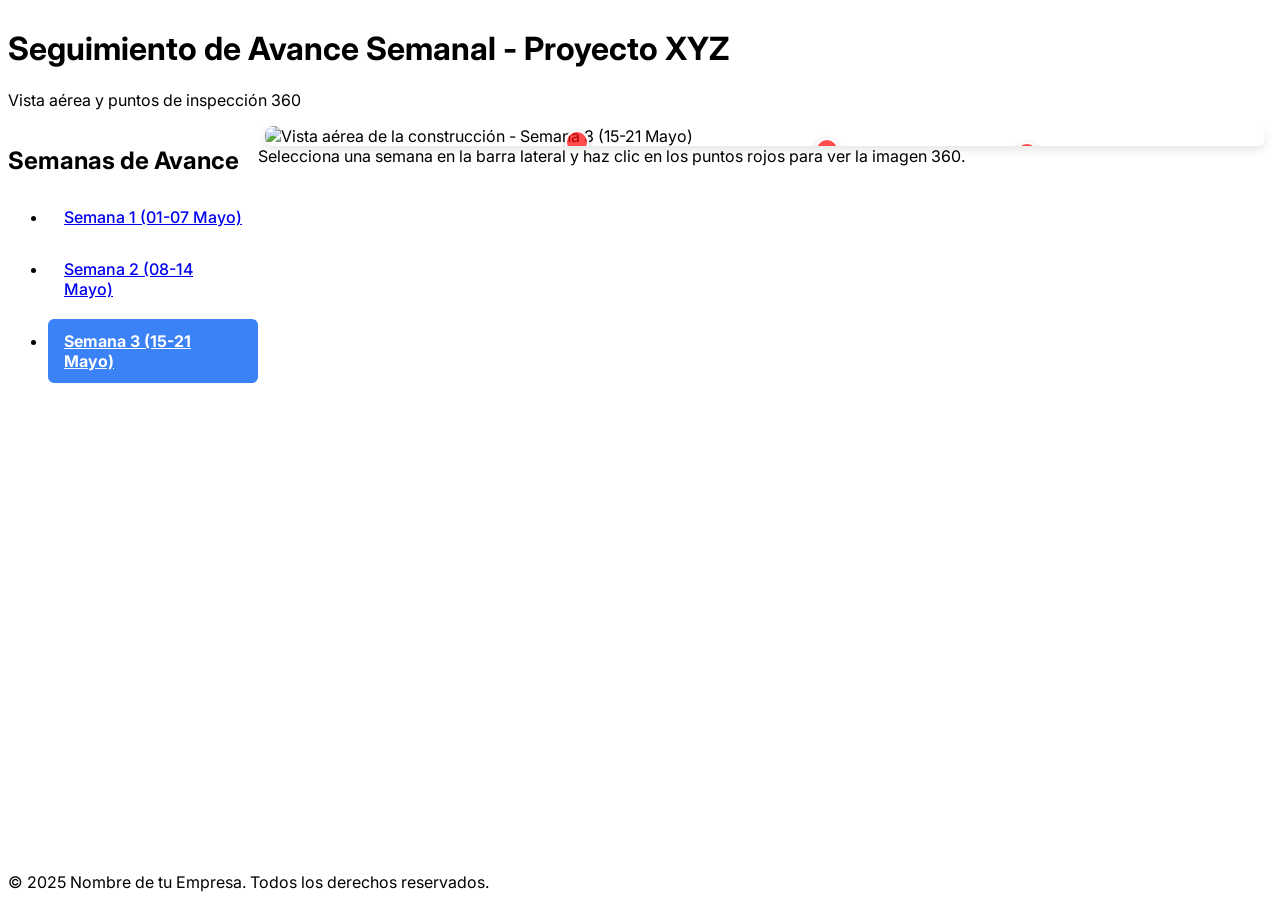
==== index.html @ 6590f69e "Create index.html" ====
<!DOCTYPE html>
<html lang="es">
<head>
    <meta charset="UTF-8">
    <meta name="viewport" content="width=device-width, initial-scale=1.0">
    <title>Visor de Progreso de Construcción</title>
    <script src="https://cdn.tailwindcss.com"></script>
    <link rel="stylesheet" href="https://cdn.jsdelivr.net/npm/pannellum@2.5.6/build/pannellum.css"/>
    <script type="text/javascript" src="https://cdn.jsdelivr.net/npm/pannellum@2.5.6/build/pannellum.js"></script>
    <link rel="preconnect" href="https://fonts.googleapis.com">
    <link rel="preconnect" href="https://fonts.gstatic.com" crossorigin>
    <link href="https://fonts.googleapis.com/css2?family=Inter:wght@400;700&display=swap" rel="stylesheet">
    <style>
        /* Estilos personalizados */
        body {
            font-family: 'Inter', sans-serif;
            display: flex; /* Usar flexbox para layout principal */
            min-height: 100vh; /* Asegurar que el body ocupe al menos toda la altura */
            flex-direction: column; /* Apilar header, content, footer verticalmente */
        }
        .content-wrapper {
            display: flex; /* Flexbox para sidebar y main content */
            flex-grow: 1; /* Permitir que esta área crezca para llenar espacio */
            width: 100%;
        }
        #sidebar {
            width: 250px; /* Ancho fijo de la barra lateral */
            flex-shrink: 0; /* Evitar que la barra lateral se encoja */
            /* Ocultar en pantallas pequeñas - Tailwind: hidden md:block */
        }
        #main-content {
            flex-grow: 1; /* El contenido principal ocupa el espacio restante */
            overflow-y: auto; /* Permitir scroll vertical si es necesario */
        }
        .marker {
            position: absolute;
            width: 20px;
            height: 20px;
            background-color: rgba(255, 0, 0, 0.7);
            border: 2px solid white;
            border-radius: 50%;
            cursor: pointer;
            transition: transform 0.2s ease, background-color 0.2s ease;
            box-shadow: 0 2px 5px rgba(0,0,0,0.3);
            z-index: 10; /* Asegurar que esté sobre la imagen */
        }
        .marker:hover {
            transform: scale(1.3);
            background-color: rgba(255, 0, 0, 1);
        }
        .image-container {
            position: relative;
            width: 100%;
            max-width: 1000px;
            margin: auto;
            overflow: hidden;
            border-radius: 0.5rem;
            box-shadow: 0 4px 10px rgba(0,0,0,0.1);
        }
        .image-container img {
            display: block;
            width: 100%;
            height: auto;
            border-radius: 0.5rem;
        }
        #panorama-modal {
            display: none;
            position: fixed;
            z-index: 1000;
            left: 0;
            top: 0;
            width: 100%;
            height: 100%;
            overflow: auto;
            background-color: rgba(0,0,0,0.8);
            padding-top: 20px;
        }
        .modal-content {
            position: relative;
            background-color: #fefefe;
            margin: auto;
            padding: 20px;
            border: 1px solid #888;
            width: 90%;
            max-width: 1200px;
            height: 90vh;
            max-height: 800px;
            border-radius: 0.5rem;
            display: flex;
            flex-direction: column;
        }
        #panorama {
            width: 100%;
            flex-grow: 1;
            border-radius: 0.375rem;
            background-color: #eee;
        }
        .close-button {
            position: absolute;
            top: 10px;
            right: 15px;
            color: #aaa;
            font-size: 28px;
            font-weight: bold;
            cursor: pointer;
            z-index: 1001;
        }
        .close-button:hover,
        .close-button:focus {
            color: black;
            text-decoration: none;
        }
        #location-title {
            text-align: center;
            margin-bottom: 15px;
            font-size: 1.25rem;
            font-weight: bold;
        }
        /* Estilos para la barra lateral */
        .week-link {
            display: block;
            padding: 0.75rem 1rem; /* py-3 px-4 */
            border-radius: 0.375rem; /* rounded-md */
            transition: background-color 0.2s ease, color 0.2s ease;
            cursor: pointer;
            margin-bottom: 0.5rem; /* mb-2 */
            font-weight: 500; /* medium */
        }
        .week-link:hover {
            background-color: #e5e7eb; /* hover:bg-gray-200 */
            color: #1f2937; /* hover:text-gray-800 */
        }
        .week-link.active {
            background-color: #3b82f6; /* bg-blue-600 */
            color: white; /* text-white */
            font-weight: bold; /* font-bold */
        }

        /* Responsive: Ocultar sidebar en pantallas pequeñas y mostrar un botón (opcional, no implementado aquí) */
        @media (max-width: 768px) { /* Corresponde a 'md:' en Tailwind */
             .content-wrapper {
                flex-direction: column; /* Apilar sidebar y contenido en móvil */
            }
            #sidebar {
                width: 100%; /* Sidebar ocupa todo el ancho */
                margin-bottom: 1rem; /* Espacio debajo del sidebar */
                max-height: 200px; /* Limitar altura y permitir scroll */
                overflow-y: auto;
            }
             #main-content {
                 padding-left: 0; /* Quitar padding izquierdo en móvil */
             }
        }

    </style>
</head>
<body class="bg-gray-100 text-gray-800">

    <header class="text-center py-6 bg-white shadow-md w-full">
        <h1 class="text-3xl md:text-4xl font-bold text-blue-700">Seguimiento de Avance Semanal - Proyecto XYZ</h1>
        <p class="text-lg text-gray-600 mt-1">Vista aérea y puntos de inspección 360</p>
    </header>

    <div class="content-wrapper p-4 md:p-8">

        <aside id="sidebar" class="bg-white p-4 rounded-lg shadow-md mr-0 md:mr-8 mb-4 md:mb-0">
            <h2 class="text-xl font-bold mb-4 text-gray-700 border-b pb-2">Semanas de Avance</h2>
            <nav>
                <ul id="week-list">
                    <li class="text-gray-500">Cargando semanas...</li>
                </ul>
            </nav>
        </aside>

        <main id="main-content">
            <div class="image-container" id="main-image-container">
                <img src="https://placehold.co/1000x600/cccccc/ffffff?text=Cargando+Vista+A%C3%A9rea..."
                     alt="Vista aérea de la construcción"
                     onerror="this.onerror=null; this.src='https://placehold.co/1000x600/cccccc/ffffff?text=Error+al+cargar+imagen';"
                     id="main-image">
                </div>

            <div class="text-center mt-6 text-gray-500 text-sm">
                Selecciona una semana en la barra lateral y haz clic en los puntos rojos para ver la imagen 360.
            </div>
        </main>

    </div>

    <div id="panorama-modal">
        <div class="modal-content">
            <span class="close-button" id="close-modal-button">&times;</span>
            <h2 id="location-title">Ubicación</h2>
            <div id="panorama"></div>
        </div>
    </div>

    <footer class="text-center py-4 mt-auto bg-gray-200 text-gray-600 text-sm w-full">
        <p>&copy; 2025 Nombre de tu Empresa. Todos los derechos reservados.</p>
    </footer>

    <script>
        // --- Elementos del DOM ---
        const sidebar = document.getElementById('sidebar');
        const weekList = document.getElementById('week-list');
        const mainImageContainer = document.getElementById('main-image-container');
        const mainImage = document.getElementById('main-image');
        const panoramaModal = document.getElementById('panorama-modal');
        const panoramaContainer = document.getElementById('panorama');
        const closeModalButton = document.getElementById('close-modal-button');
        const locationTitle = document.getElementById('location-title');
        let panoramaViewer = null;
        let currentMarkersData = []; // Almacena los marcadores de la semana actual

        // --- Datos Semanales ---
        // Define aquí los datos para cada semana.
        // IMPORTANTE: Reemplaza las URLs de ejemplo con las tuyas.
        const weeklyData = [
            {
                week: "Semana 1 (01-07 Mayo)",
                mainImageUrl: "https://placehold.co/1000x600/AABBCC/ffffff?text=Vista+Semana+1",
                markersData: [
                    { top: '15%', left: '25%', name: 'S1 - Zona Excavación', panoramaUrl: 'https://pannellum.org/images/alma.jpg' },
                    { top: '50%', left: '50%', name: 'S1 - Cimientos Centrales', panoramaUrl: 'https://pannellum.org/images/cerro-toco-0.jpg' },
                ]
            },
            {
                week: "Semana 2 (08-14 Mayo)",
                mainImageUrl: "https://placehold.co/1000x600/6688AA/ffffff?text=Vista+Semana+2",
                markersData: [
                    { top: '18%', left: '28%', name: 'S2 - Avance Excavación', panoramaUrl: 'https://pannellum.org/images/cerro-toco-0.jpg' }, // Reusamos para ejemplo
                    { top: '55%', left: '52%', name: 'S2 - Encofrado Pilares', panoramaUrl: 'https://pannellum.org/images/from-tree.jpg' },
                    { top: '75%', left: '70%', name: 'S2 - Acceso Sur', panoramaUrl: 'https://placehold.co/2048x1024/aabb99/ffffff?text=Panorama+S2+Acceso' }
                ]
            },
            {
                week: "Semana 3 (15-21 Mayo)",
                mainImageUrl: "https://placehold.co/1000x600/99AA77/ffffff?text=Vista+Semana+3",
                markersData: [
                     { top: '20%', left: '30%', name: 'S3 - Estructura Nivel 1', panoramaUrl: 'https://pannellum.org/images/from-tree.jpg' }, // Reusamos para ejemplo
                     { top: '60%', left: '55%', name: 'S3 - Vaciado Hormigón', panoramaUrl: 'https://pannellum.org/images/alma.jpg' }, // Reusamos para ejemplo
                     { top: '80%', left: '75%', name: 'S3 - Almacén Materiales', panoramaUrl: 'https://placehold.co/2048x1024/ccaa88/ffffff?text=Panorama+S3+Almacen' }
                ]
            }
            // Añade más semanas según sea necesario
        ];

        // --- Funciones ---

        // Función para crear y añadir los marcadores a la imagen
        function createMarkers(markers) {
            // Limpiar marcadores existentes
            mainImageContainer.querySelectorAll('.marker').forEach(marker => marker.remove());

            if (!markers || markers.length === 0) {
                console.log("No hay marcadores para esta semana.");
                return; // Salir si no hay marcadores
            }

            markers.forEach(data => {
                const marker = document.createElement('div');
                marker.classList.add('marker');
                marker.style.top = data.top;
                marker.style.left = data.left;
                marker.dataset.name = data.name;
                marker.dataset.panoramaUrl = data.panoramaUrl;

                marker.addEventListener('click', (event) => {
                    event.stopPropagation(); // Evitar que el clic se propague a elementos padres
                    openPanorama(data.name, data.panoramaUrl);
                });

                mainImageContainer.appendChild(marker);
            });
        }

        // Función para abrir el modal y mostrar el panorama
        function openPanorama(name, url) {
            locationTitle.textContent = name;
            panoramaModal.style.display = 'block';

            if (panoramaViewer) {
                try { panoramaViewer.destroy(); } catch (e) { console.warn("Error destroying previous Pannellum instance:", e); }
                panoramaViewer = null;
            }
            panoramaContainer.innerHTML = ''; // Limpiar

            if (url.startsWith('https://placehold.co')) {
                panoramaContainer.innerHTML = `<div class="flex items-center justify-center h-full text-gray-500 text-xl">Vista 360 no disponible (Placeholder)</div>`;
                console.warn(`Placeholder usado para: ${name}. No se cargará Pannellum.`);
            } else {
                try {
                    panoramaViewer = pannellum.viewer('panorama', {
                        "type": "equirectangular",
                        "panorama": url,
                        "autoLoad": true,
                        "autoRotate": -2,
                        "showZoomCtrl": true,
                        "showFullscreenCtrl": true,
                        "compass": true,
                        "strings": {
                            "loadButtonLabel": "Clic para Cargar", "loadingLabel": "Cargando...",
                            "zoomInLabel": "Acercar", "zoomOutLabel": "Alejar",
                            "fullscreenLabel": "Pantalla Completa", "closeFullscreenLabel": "Salir Pantalla Completa",
                            "compassLabel": "Brújula", "noPanoramaError": "No se pudo cargar la imagen panorámica.",
                            "fileAccessError": "El navegador no permite acceder a archivos locales.",
                            "malformedURLError": "Hay un problema con la URL del panorama.",
                            "networkError": "Ocurrió un error de red al cargar el panorama.",
                            "unknownError": "Ocurrió un error desconocido al cargar el panorama."
                        }
                    });
                    panoramaViewer.on('error', (err) => {
                        console.error("Pannellum error:", err);
                        panoramaContainer.innerHTML = `<div class="flex items-center justify-center h-full text-red-500 text-xl">Error al cargar la vista 360: ${err}</div>`;
                    });
                } catch (e) {
                     console.error("Error initializing Pannellum:", e);
                     panoramaContainer.innerHTML = `<div class="flex items-center justify-center h-full text-red-500 text-xl">Error al inicializar el visor 360.</div>`;
                }
            }
             // Forzar redimensionamiento después de un breve instante
             setTimeout(() => {
                if (panoramaViewer && typeof panoramaViewer.resize === 'function') {
                    panoramaViewer.resize();
                }
            }, 100);
        }

        // Función para cerrar el modal
        function closeModal() {
            panoramaModal.style.display = 'none';
            if (panoramaViewer) {
                try { panoramaViewer.destroy(); } catch (e) { console.warn("Error destroying Pannellum instance on close:", e); }
                panoramaViewer = null;
            }
            panoramaContainer.innerHTML = '';
        }

        // Función para cargar los datos de una semana específica
        function loadWeekData(weekIndex) {
            if (weekIndex < 0 || weekIndex >= weeklyData.length) {
                console.error("Índice de semana inválido:", weekIndex);
                return;
            }

            const data = weeklyData[weekIndex];
            console.log(`Cargando datos para: ${data.week}`);

            // Actualizar imagen principal
            mainImage.src = data.mainImageUrl;
            mainImage.alt = `Vista aérea de la construcción - ${data.week}`; // Actualizar alt text

            // Actualizar marcadores
            currentMarkersData = data.markersData; // Guardar los marcadores actuales
            createMarkers(currentMarkersData);

            // Actualizar el enlace activo en la barra lateral
            updateActiveWeekLink(weekIndex);

            // Cerrar el modal si está abierto al cambiar de semana
            if (panoramaModal.style.display === 'block') {
                closeModal();
            }
        }

        // Función para actualizar visualmente el enlace activo en la barra lateral
        function updateActiveWeekLink(activeIndex) {
            const links = weekList.querySelectorAll('.week-link');
            links.forEach((link, index) => {
                if (index === activeIndex) {
                    link.classList.add('active');
                } else {
                    link.classList.remove('active');
                }
            });
        }

        // Función para generar los enlaces de las semanas en la barra lateral
        function populateWeekList() {
            weekList.innerHTML = ''; // Limpiar contenido inicial (ej. "Cargando...")
            if (weeklyData.length === 0) {
                 weekList.innerHTML = '<li class="text-gray-500">No hay datos semanales disponibles.</li>';
                 return;
            }

            weeklyData.forEach((weekData, index) => {
                const li = document.createElement('li');
                const a = document.createElement('a'); // Usar 'a' aunque no navegue, para semántica y estilo
                a.classList.add('week-link');
                a.textContent = weekData.week;
                a.href = "#"; // Evitar navegación real
                a.dataset.weekIndex = index; // Guardar índice para referencia

                a.addEventListener('click', (event) => {
                    event.preventDefault(); // Prevenir el comportamiento por defecto del enlace '#'
                    const selectedIndex = parseInt(event.target.dataset.weekIndex, 10);
                    loadWeekData(selectedIndex);
                });

                li.appendChild(a);
                weekList.appendChild(li);
            });
        }


        // --- Inicialización y Event Listeners ---

        // Generar la lista de semanas y cargar los datos de la primera semana (o la última) al cargar la página
        window.addEventListener('load', () => {
            populateWeekList();
            // Cargar la última semana por defecto (o la primera si prefieres: índice 0)
            const initialWeekIndex = weeklyData.length > 0 ? weeklyData.length - 1 : -1;
            if (initialWeekIndex !== -1) {
                loadWeekData(initialWeekIndex);
            } else {
                 // Manejar caso sin datos: mostrar mensaje o imagen por defecto
                 mainImage.src = 'https://placehold.co/1000x600/cccccc/ffffff?text=Sin+Datos+Semanales';
                 mainImage.alt = 'No hay datos semanales disponibles';
                 createMarkers([]); // Limpiar marcadores
            }
        });

        // Listener para redimensionamiento (ajusta Pannellum si está abierto)
        let resizeTimeout;
        window.addEventListener('resize', () => {
            clearTimeout(resizeTimeout);
            resizeTimeout = setTimeout(() => {
                 if (panoramaModal.style.display === 'block' && panoramaViewer && typeof panoramaViewer.resize === 'function') {
                    panoramaViewer.resize();
                }
            }, 250);
        });

        // Listeners para cerrar el modal
        closeModalButton.addEventListener('click', closeModal);
        window.addEventListener('click', (event) => {
            if (event.target === panoramaModal) {
                closeModal();
            }
        });
        window.addEventListener('keydown', (event) => {
            if (event.key === 'Escape' && panoramaModal.style.display === 'block') {
                closeModal();
            }
        });

    </script>

</body>
</html>
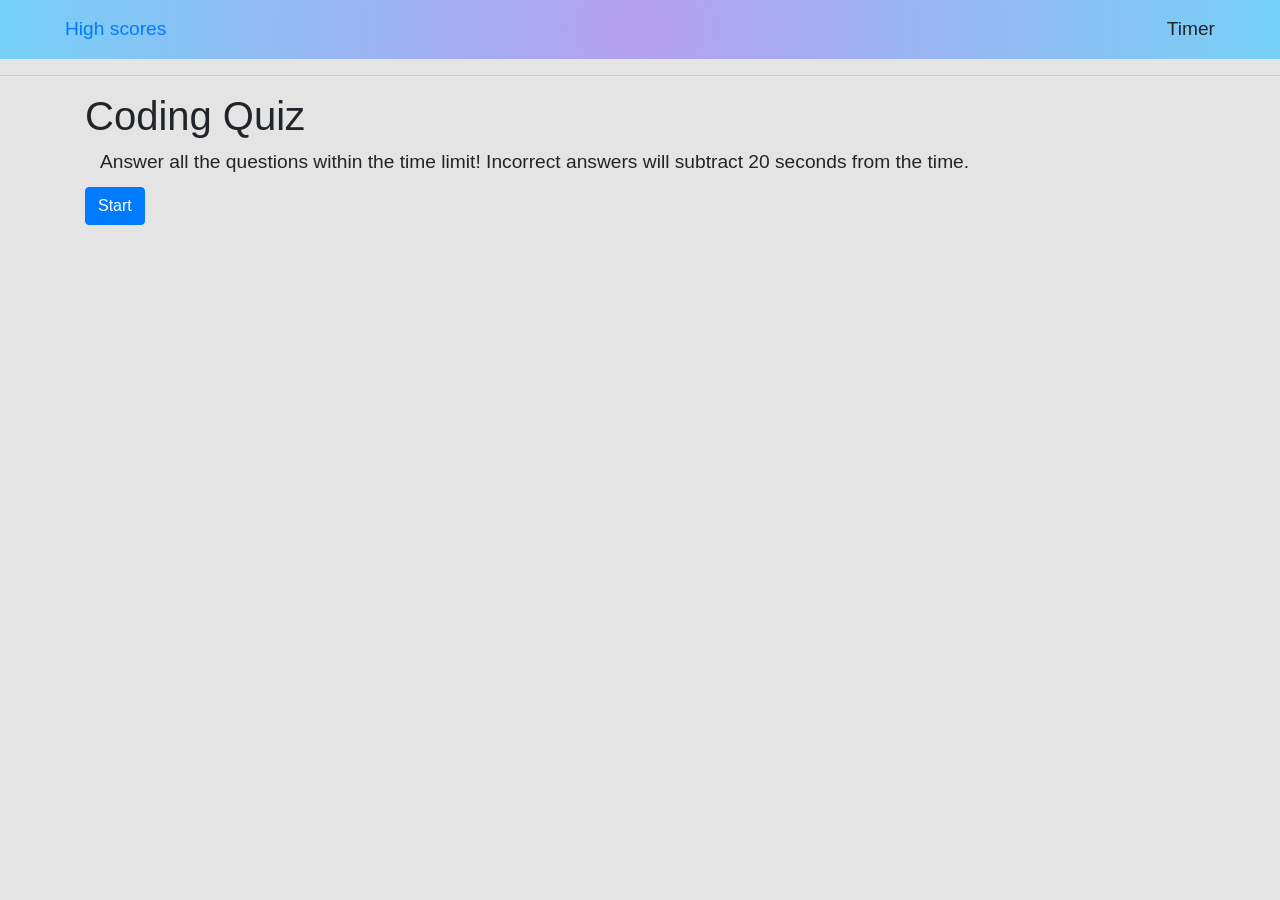
==== commit 1d581a9f: "Pruebas con template" ====
--- a/index.html
+++ b/index.html
@@ -1,450 +1,61 @@
 <!DOCTYPE html>
-<html lang="es">
+<html lang="en">
+
 <head>
-    <meta charset="UTF-8">
-    <meta name="viewport" content="width=device-width, initial-scale=1.0">
-    <title>Visor de Progreso de Construcción</title>
-    <script src="https://cdn.tailwindcss.com"></script>
-    <link rel="stylesheet" href="https://cdn.jsdelivr.net/npm/pannellum@2.5.6/build/pannellum.css"/>
-    <script type="text/javascript" src="https://cdn.jsdelivr.net/npm/pannellum@2.5.6/build/pannellum.js"></script>
-    <link rel="preconnect" href="https://fonts.googleapis.com">
-    <link rel="preconnect" href="https://fonts.gstatic.com" crossorigin>
-    <link href="https://fonts.googleapis.com/css2?family=Inter:wght@400;700&display=swap" rel="stylesheet">
-    <style>
-        /* Estilos personalizados */
-        body {
-            font-family: 'Inter', sans-serif;
-            display: flex; /* Usar flexbox para layout principal */
-            min-height: 100vh; /* Asegurar que el body ocupe al menos toda la altura */
-            flex-direction: column; /* Apilar header, content, footer verticalmente */
-        }
-        .content-wrapper {
-            display: flex; /* Flexbox para sidebar y main content */
-            flex-grow: 1; /* Permitir que esta área crezca para llenar espacio */
-            width: 100%;
-        }
-        #sidebar {
-            width: 250px; /* Ancho fijo de la barra lateral */
-            flex-shrink: 0; /* Evitar que la barra lateral se encoja */
-            /* Ocultar en pantallas pequeñas - Tailwind: hidden md:block */
-        }
-        #main-content {
-            flex-grow: 1; /* El contenido principal ocupa el espacio restante */
-            overflow-y: auto; /* Permitir scroll vertical si es necesario */
-        }
-        .marker {
-            position: absolute;
-            width: 20px;
-            height: 20px;
-            background-color: rgba(255, 0, 0, 0.7);
-            border: 2px solid white;
-            border-radius: 50%;
-            cursor: pointer;
-            transition: transform 0.2s ease, background-color 0.2s ease;
-            box-shadow: 0 2px 5px rgba(0,0,0,0.3);
-            z-index: 10; /* Asegurar que esté sobre la imagen */
-        }
-        .marker:hover {
-            transform: scale(1.3);
-            background-color: rgba(255, 0, 0, 1);
-        }
-        .image-container {
-            position: relative;
-            width: 100%;
-            max-width: 1000px;
-            margin: auto;
-            overflow: hidden;
-            border-radius: 0.5rem;
-            box-shadow: 0 4px 10px rgba(0,0,0,0.1);
-        }
-        .image-container img {
-            display: block;
-            width: 100%;
-            height: auto;
-            border-radius: 0.5rem;
-        }
-        #panorama-modal {
-            display: none;
-            position: fixed;
-            z-index: 1000;
-            left: 0;
-            top: 0;
-            width: 100%;
-            height: 100%;
-            overflow: auto;
-            background-color: rgba(0,0,0,0.8);
-            padding-top: 20px;
-        }
-        .modal-content {
-            position: relative;
-            background-color: #fefefe;
-            margin: auto;
-            padding: 20px;
-            border: 1px solid #888;
-            width: 90%;
-            max-width: 1200px;
-            height: 90vh;
-            max-height: 800px;
-            border-radius: 0.5rem;
-            display: flex;
-            flex-direction: column;
-        }
-        #panorama {
-            width: 100%;
-            flex-grow: 1;
-            border-radius: 0.375rem;
-            background-color: #eee;
-        }
-        .close-button {
-            position: absolute;
-            top: 10px;
-            right: 15px;
-            color: #aaa;
-            font-size: 28px;
-            font-weight: bold;
-            cursor: pointer;
-            z-index: 1001;
-        }
-        .close-button:hover,
-        .close-button:focus {
-            color: black;
-            text-decoration: none;
-        }
-        #location-title {
-            text-align: center;
-            margin-bottom: 15px;
-            font-size: 1.25rem;
-            font-weight: bold;
-        }
-        /* Estilos para la barra lateral */
-        .week-link {
-            display: block;
-            padding: 0.75rem 1rem; /* py-3 px-4 */
-            border-radius: 0.375rem; /* rounded-md */
-            transition: background-color 0.2s ease, color 0.2s ease;
-            cursor: pointer;
-            margin-bottom: 0.5rem; /* mb-2 */
-            font-weight: 500; /* medium */
-        }
-        .week-link:hover {
-            background-color: #e5e7eb; /* hover:bg-gray-200 */
-            color: #1f2937; /* hover:text-gray-800 */
-        }
-        .week-link.active {
-            background-color: #3b82f6; /* bg-blue-600 */
-            color: white; /* text-white */
-            font-weight: bold; /* font-bold */
-        }
+  <meta charset="UTF-8">
+  <meta name="viewport" content="width=device-width, initial-scale=1.0">
+  <title>Coding Quiz</title>
 
-        /* Responsive: Ocultar sidebar en pantallas pequeñas y mostrar un botón (opcional, no implementado aquí) */
-        @media (max-width: 768px) { /* Corresponde a 'md:' en Tailwind */
-             .content-wrapper {
-                flex-direction: column; /* Apilar sidebar y contenido en móvil */
-            }
-            #sidebar {
-                width: 100%; /* Sidebar ocupa todo el ancho */
-                margin-bottom: 1rem; /* Espacio debajo del sidebar */
-                max-height: 200px; /* Limitar altura y permitir scroll */
-                overflow-y: auto;
-            }
-             #main-content {
-                 padding-left: 0; /* Quitar padding izquierdo en móvil */
-             }
-        }
+  <link rel="stylesheet" href="https://stackpath.bootstrapcdn.com/bootstrap/4.5.0/css/bootstrap.min.css"
+    integrity="sha384-9aIt2nRpC12Uk9gS9baDl411NQApFmC26EwAOH8WgZl5MYYxFfc+NcPb1dKGj7Sk" crossorigin="anonymous">
+  <link rel="stylesheet" href="Assets/style.css">
 
-    </style>
+  <script defer src="https://code.jquery.com/jquery-3.5.1.slim.min.js"
+    integrity="sha384-DfXdz2htPH0lsSSs5nCTpuj/zy4C+OGpamoFVy38MVBnE+IbbVYUew+OrCXaRkfj"
+    crossorigin="anonymous"></script>
+  <script defer src="https://cdn.jsdelivr.net/npm/popper.js@1.16.0/dist/umd/popper.min.js"
+    integrity="sha384-Q6E9RHvbIyZFJoft+2mJbHaEWldlvI9IOYy5n3zV9zzTtmI3UksdQRVvoxMfooAo"
+    crossorigin="anonymous"></script>
+  <script defer src="https://stackpath.bootstrapcdn.com/bootstrap/4.5.0/js/bootstrap.min.js"
+    integrity="sha384-OgVRvuATP1z7JjHLkuOU7Xw704+h835Lr+6QL9UvYjZE3Ipu6Tp75j7Bh/kR0JKI"
+    crossorigin="anonymous"></script>
+  <script defer src="Assets/script.js"></script>
+
 </head>
-<body class="bg-gray-100 text-gray-800">
 
-    <header class="text-center py-6 bg-white shadow-md w-full">
-        <h1 class="text-3xl md:text-4xl font-bold text-blue-700">Seguimiento de Avance Semanal - Proyecto XYZ</h1>
-        <p class="text-lg text-gray-600 mt-1">Vista aérea y puntos de inspección 360</p>
+<body>
+
+  <header class='top-bar'>
+    <a href="#" class="top-left-bar" id="top-left-high-scores">High scores</a>
+    <span id='timer' class="top-right-bar">Timer</span>
+  </header>
+
+  <hr>
+
+  <main class="container">
+    <header class='row'>
+      <h1 class='col-md-12' id='quiz-title'>Coding Quiz</h1>
     </header>
 
-    <div class="content-wrapper p-4 md:p-8">
+    <section class="row name-input-row">
+      <div class="col-md-12">
+        <form id="name-input-form" method="POST">
+          <label for="name-text">Submit your score</label>
+          <input type="text" placeholder="Your name here" id="name-text">
+        </form>
+        <button type="submit" class="btn btn-success" id="submit-score">Submit</button>
+      </div>
+    </section>
 
-        <aside id="sidebar" class="bg-white p-4 rounded-lg shadow-md mr-0 md:mr-8 mb-4 md:mb-0">
-            <h2 class="text-xl font-bold mb-4 text-gray-700 border-b pb-2">Semanas de Avance</h2>
-            <nav>
-                <ul id="week-list">
-                    <li class="text-gray-500">Cargando semanas...</li>
-                </ul>
-            </nav>
-        </aside>
+    <section class='container' id='quiz'></section>
 
-        <main id="main-content">
-            <div class="image-container" id="main-image-container">
-                <img src="https://placehold.co/1000x600/cccccc/ffffff?text=Cargando+Vista+A%C3%A9rea..."
-                     alt="Vista aérea de la construcción"
-                     onerror="this.onerror=null; this.src='https://placehold.co/1000x600/cccccc/ffffff?text=Error+al+cargar+imagen';"
-                     id="main-image">
-                </div>
+    <button type="button" class="btn btn-primary" id='start'>Start</button>
+    <button type="button" class="btn btn-info" id='high-scores-btn'>High Scores</button>
 
-            <div class="text-center mt-6 text-gray-500 text-sm">
-                Selecciona una semana en la barra lateral y haz clic en los puntos rojos para ver la imagen 360.
-            </div>
-        </main>
-
-    </div>
-
-    <div id="panorama-modal">
-        <div class="modal-content">
-            <span class="close-button" id="close-modal-button">&times;</span>
-            <h2 id="location-title">Ubicación</h2>
-            <div id="panorama"></div>
-        </div>
-    </div>
-
-    <footer class="text-center py-4 mt-auto bg-gray-200 text-gray-600 text-sm w-full">
-        <p>&copy; 2025 Nombre de tu Empresa. Todos los derechos reservados.</p>
-    </footer>
-
-    <script>
-        // --- Elementos del DOM ---
-        const sidebar = document.getElementById('sidebar');
-        const weekList = document.getElementById('week-list');
-        const mainImageContainer = document.getElementById('main-image-container');
-        const mainImage = document.getElementById('main-image');
-        const panoramaModal = document.getElementById('panorama-modal');
-        const panoramaContainer = document.getElementById('panorama');
-        const closeModalButton = document.getElementById('close-modal-button');
-        const locationTitle = document.getElementById('location-title');
-        let panoramaViewer = null;
-        let currentMarkersData = []; // Almacena los marcadores de la semana actual
-
-        // --- Datos Semanales ---
-        // Define aquí los datos para cada semana.
-        // IMPORTANTE: Reemplaza las URLs de ejemplo con las tuyas.
-        const weeklyData = [
-            {
-                week: "Semana 1 (01-07 Mayo)",
-                mainImageUrl: "https://placehold.co/1000x600/AABBCC/ffffff?text=Vista+Semana+1",
-                markersData: [
-                    { top: '15%', left: '25%', name: 'S1 - Zona Excavación', panoramaUrl: 'https://pannellum.org/images/alma.jpg' },
-                    { top: '50%', left: '50%', name: 'S1 - Cimientos Centrales', panoramaUrl: 'https://pannellum.org/images/cerro-toco-0.jpg' },
-                ]
-            },
-            {
-                week: "Semana 2 (08-14 Mayo)",
-                mainImageUrl: "https://placehold.co/1000x600/6688AA/ffffff?text=Vista+Semana+2",
-                markersData: [
-                    { top: '18%', left: '28%', name: 'S2 - Avance Excavación', panoramaUrl: 'https://pannellum.org/images/cerro-toco-0.jpg' }, // Reusamos para ejemplo
-                    { top: '55%', left: '52%', name: 'S2 - Encofrado Pilares', panoramaUrl: 'https://pannellum.org/images/from-tree.jpg' },
-                    { top: '75%', left: '70%', name: 'S2 - Acceso Sur', panoramaUrl: 'https://placehold.co/2048x1024/aabb99/ffffff?text=Panorama+S2+Acceso' }
-                ]
-            },
-            {
-                week: "Semana 3 (15-21 Mayo)",
-                mainImageUrl: "https://placehold.co/1000x600/99AA77/ffffff?text=Vista+Semana+3",
-                markersData: [
-                     { top: '20%', left: '30%', name: 'S3 - Estructura Nivel 1', panoramaUrl: 'https://pannellum.org/images/from-tree.jpg' }, // Reusamos para ejemplo
-                     { top: '60%', left: '55%', name: 'S3 - Vaciado Hormigón', panoramaUrl: 'https://pannellum.org/images/alma.jpg' }, // Reusamos para ejemplo
-                     { top: '80%', left: '75%', name: 'S3 - Almacén Materiales', panoramaUrl: 'https://placehold.co/2048x1024/ccaa88/ffffff?text=Panorama+S3+Almacen' }
-                ]
-            }
-            // Añade más semanas según sea necesario
-        ];
-
-        // --- Funciones ---
-
-        // Función para crear y añadir los marcadores a la imagen
-        function createMarkers(markers) {
-            // Limpiar marcadores existentes
-            mainImageContainer.querySelectorAll('.marker').forEach(marker => marker.remove());
-
-            if (!markers || markers.length === 0) {
-                console.log("No hay marcadores para esta semana.");
-                return; // Salir si no hay marcadores
-            }
-
-            markers.forEach(data => {
-                const marker = document.createElement('div');
-                marker.classList.add('marker');
-                marker.style.top = data.top;
-                marker.style.left = data.left;
-                marker.dataset.name = data.name;
-                marker.dataset.panoramaUrl = data.panoramaUrl;
-
-                marker.addEventListener('click', (event) => {
-                    event.stopPropagation(); // Evitar que el clic se propague a elementos padres
-                    openPanorama(data.name, data.panoramaUrl);
-                });
-
-                mainImageContainer.appendChild(marker);
-            });
-        }
-
-        // Función para abrir el modal y mostrar el panorama
-        function openPanorama(name, url) {
-            locationTitle.textContent = name;
-            panoramaModal.style.display = 'block';
-
-            if (panoramaViewer) {
-                try { panoramaViewer.destroy(); } catch (e) { console.warn("Error destroying previous Pannellum instance:", e); }
-                panoramaViewer = null;
-            }
-            panoramaContainer.innerHTML = ''; // Limpiar
-
-            if (url.startsWith('https://placehold.co')) {
-                panoramaContainer.innerHTML = `<div class="flex items-center justify-center h-full text-gray-500 text-xl">Vista 360 no disponible (Placeholder)</div>`;
-                console.warn(`Placeholder usado para: ${name}. No se cargará Pannellum.`);
-            } else {
-                try {
-                    panoramaViewer = pannellum.viewer('panorama', {
-                        "type": "equirectangular",
-                        "panorama": url,
-                        "autoLoad": true,
-                        "autoRotate": -2,
-                        "showZoomCtrl": true,
-                        "showFullscreenCtrl": true,
-                        "compass": true,
-                        "strings": {
-                            "loadButtonLabel": "Clic para Cargar", "loadingLabel": "Cargando...",
-                            "zoomInLabel": "Acercar", "zoomOutLabel": "Alejar",
-                            "fullscreenLabel": "Pantalla Completa", "closeFullscreenLabel": "Salir Pantalla Completa",
-                            "compassLabel": "Brújula", "noPanoramaError": "No se pudo cargar la imagen panorámica.",
-                            "fileAccessError": "El navegador no permite acceder a archivos locales.",
-                            "malformedURLError": "Hay un problema con la URL del panorama.",
-                            "networkError": "Ocurrió un error de red al cargar el panorama.",
-                            "unknownError": "Ocurrió un error desconocido al cargar el panorama."
-                        }
-                    });
-                    panoramaViewer.on('error', (err) => {
-                        console.error("Pannellum error:", err);
-                        panoramaContainer.innerHTML = `<div class="flex items-center justify-center h-full text-red-500 text-xl">Error al cargar la vista 360: ${err}</div>`;
-                    });
-                } catch (e) {
-                     console.error("Error initializing Pannellum:", e);
-                     panoramaContainer.innerHTML = `<div class="flex items-center justify-center h-full text-red-500 text-xl">Error al inicializar el visor 360.</div>`;
-                }
-            }
-             // Forzar redimensionamiento después de un breve instante
-             setTimeout(() => {
-                if (panoramaViewer && typeof panoramaViewer.resize === 'function') {
-                    panoramaViewer.resize();
-                }
-            }, 100);
-        }
-
-        // Función para cerrar el modal
-        function closeModal() {
-            panoramaModal.style.display = 'none';
-            if (panoramaViewer) {
-                try { panoramaViewer.destroy(); } catch (e) { console.warn("Error destroying Pannellum instance on close:", e); }
-                panoramaViewer = null;
-            }
-            panoramaContainer.innerHTML = '';
-        }
-
-        // Función para cargar los datos de una semana específica
-        function loadWeekData(weekIndex) {
-            if (weekIndex < 0 || weekIndex >= weeklyData.length) {
-                console.error("Índice de semana inválido:", weekIndex);
-                return;
-            }
-
-            const data = weeklyData[weekIndex];
-            console.log(`Cargando datos para: ${data.week}`);
-
-            // Actualizar imagen principal
-            mainImage.src = data.mainImageUrl;
-            mainImage.alt = `Vista aérea de la construcción - ${data.week}`; // Actualizar alt text
-
-            // Actualizar marcadores
-            currentMarkersData = data.markersData; // Guardar los marcadores actuales
-            createMarkers(currentMarkersData);
-
-            // Actualizar el enlace activo en la barra lateral
-            updateActiveWeekLink(weekIndex);
-
-            // Cerrar el modal si está abierto al cambiar de semana
-            if (panoramaModal.style.display === 'block') {
-                closeModal();
-            }
-        }
-
-        // Función para actualizar visualmente el enlace activo en la barra lateral
-        function updateActiveWeekLink(activeIndex) {
-            const links = weekList.querySelectorAll('.week-link');
-            links.forEach((link, index) => {
-                if (index === activeIndex) {
-                    link.classList.add('active');
-                } else {
-                    link.classList.remove('active');
-                }
-            });
-        }
-
-        // Función para generar los enlaces de las semanas en la barra lateral
-        function populateWeekList() {
-            weekList.innerHTML = ''; // Limpiar contenido inicial (ej. "Cargando...")
-            if (weeklyData.length === 0) {
-                 weekList.innerHTML = '<li class="text-gray-500">No hay datos semanales disponibles.</li>';
-                 return;
-            }
-
-            weeklyData.forEach((weekData, index) => {
-                const li = document.createElement('li');
-                const a = document.createElement('a'); // Usar 'a' aunque no navegue, para semántica y estilo
-                a.classList.add('week-link');
-                a.textContent = weekData.week;
-                a.href = "#"; // Evitar navegación real
-                a.dataset.weekIndex = index; // Guardar índice para referencia
-
-                a.addEventListener('click', (event) => {
-                    event.preventDefault(); // Prevenir el comportamiento por defecto del enlace '#'
-                    const selectedIndex = parseInt(event.target.dataset.weekIndex, 10);
-                    loadWeekData(selectedIndex);
-                });
-
-                li.appendChild(a);
-                weekList.appendChild(li);
-            });
-        }
-
-
-        // --- Inicialización y Event Listeners ---
-
-        // Generar la lista de semanas y cargar los datos de la primera semana (o la última) al cargar la página
-        window.addEventListener('load', () => {
-            populateWeekList();
-            // Cargar la última semana por defecto (o la primera si prefieres: índice 0)
-            const initialWeekIndex = weeklyData.length > 0 ? weeklyData.length - 1 : -1;
-            if (initialWeekIndex !== -1) {
-                loadWeekData(initialWeekIndex);
-            } else {
-                 // Manejar caso sin datos: mostrar mensaje o imagen por defecto
-                 mainImage.src = 'https://placehold.co/1000x600/cccccc/ffffff?text=Sin+Datos+Semanales';
-                 mainImage.alt = 'No hay datos semanales disponibles';
-                 createMarkers([]); // Limpiar marcadores
-            }
-        });
-
-        // Listener para redimensionamiento (ajusta Pannellum si está abierto)
-        let resizeTimeout;
-        window.addEventListener('resize', () => {
-            clearTimeout(resizeTimeout);
-            resizeTimeout = setTimeout(() => {
-                 if (panoramaModal.style.display === 'block' && panoramaViewer && typeof panoramaViewer.resize === 'function') {
-                    panoramaViewer.resize();
-                }
-            }, 250);
-        });
-
-        // Listeners para cerrar el modal
-        closeModalButton.addEventListener('click', closeModal);
-        window.addEventListener('click', (event) => {
-            if (event.target === panoramaModal) {
-                closeModal();
-            }
-        });
-        window.addEventListener('keydown', (event) => {
-            if (event.key === 'Escape' && panoramaModal.style.display === 'block') {
-                closeModal();
-            }
-        });
-
-    </script>
+    <hr id='answer-bar'>
+    <p id="right-wrong"></p>
+  </main>
 
 </body>
-</html>
+
+</html>
--- a/Assets/style.css
+++ b/Assets/style.css
@@ -0,0 +1,62 @@
+body {
+    font-size: larger;
+    /* margin: 10px; */
+    background-color: rgb(228, 228, 228);
+}
+
+#answer-bar {
+    visibility: hidden;
+}
+
+.top-bar {
+    display:block;
+    max-width: auto;
+    background: rgb(182,160,240);
+    background: radial-gradient(circle, rgba(182,160,240,1) 0%, rgba(118,208,246,1) 100%, rgba(63,250,251,1) 100%);
+    padding:15px;
+    margin:0px;
+}
+
+.top-left-bar {
+    margin-left: 50px;
+}
+.top-right-bar {
+    float: right;
+    text-align: right;
+    margin-right: 50px;
+}
+
+.answerBtn {
+margin-top: 10px;
+background-color: #5e6ce8;
+border-color: #3B4BE3;
+}
+
+.answerPara {
+    margin-top: 14px;
+}
+
+#start, #high-scores-btn {
+    margin-top: 10px;
+}
+
+#high-scores-btn {
+    display: none;
+}
+
+.name-input-row {
+    display: none;
+}
+
+.even-row {
+    background-color: #FEE7D7;
+}
+
+.odd-row {
+    background-color:#FEF2EC;
+}
+
+#submit-score {
+    margin: 10px;
+}
+
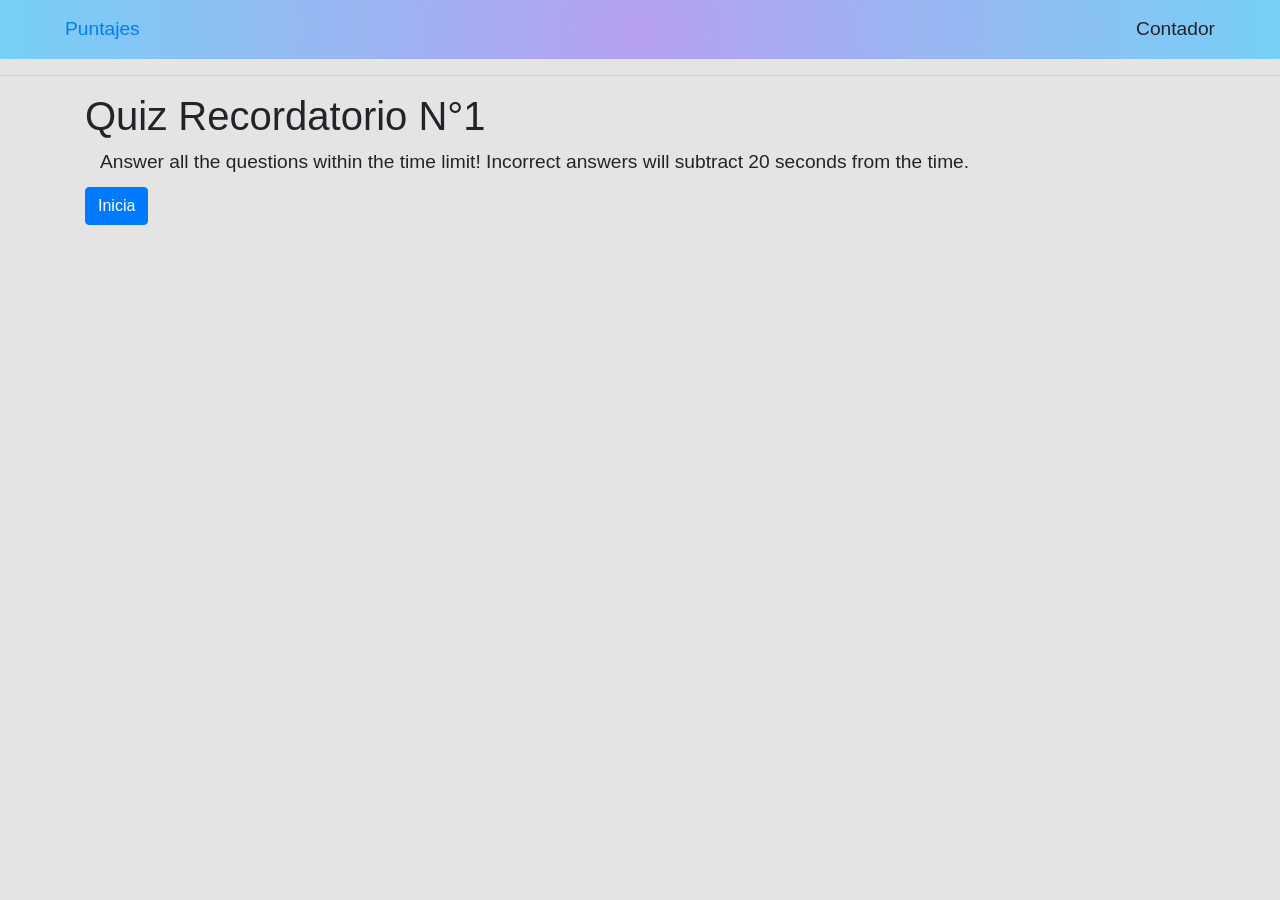
==== commit 0d7fbffa: "Modificación para quiz 1" ====
--- a/index.html
+++ b/index.html
@@ -1,10 +1,10 @@
 <!DOCTYPE html>
-<html lang="en">
+<html lang="es">
 
 <head>
   <meta charset="UTF-8">
   <meta name="viewport" content="width=device-width, initial-scale=1.0">
-  <title>Coding Quiz</title>
+  <title>Quiz Recordatorio N°1</title>
 
   <link rel="stylesheet" href="https://stackpath.bootstrapcdn.com/bootstrap/4.5.0/css/bootstrap.min.css"
     integrity="sha384-9aIt2nRpC12Uk9gS9baDl411NQApFmC26EwAOH8WgZl5MYYxFfc+NcPb1dKGj7Sk" crossorigin="anonymous">
@@ -26,31 +26,31 @@
 <body>
 
   <header class='top-bar'>
-    <a href="#" class="top-left-bar" id="top-left-high-scores">High scores</a>
-    <span id='timer' class="top-right-bar">Timer</span>
+    <a href="#" class="top-left-bar" id="top-left-high-scores">Puntajes</a>
+    <span id='timer' class="top-right-bar">Contador</span>
   </header>
 
   <hr>
 
   <main class="container">
     <header class='row'>
-      <h1 class='col-md-12' id='quiz-title'>Coding Quiz</h1>
+      <h1 class='col-md-12' id='quiz-title'>Quiz Recordatorio N°1</h1>
     </header>
 
     <section class="row name-input-row">
       <div class="col-md-12">
         <form id="name-input-form" method="POST">
-          <label for="name-text">Submit your score</label>
+          <label for="name-text">Escribe tu nombre</label>
           <input type="text" placeholder="Your name here" id="name-text">
         </form>
-        <button type="submit" class="btn btn-success" id="submit-score">Submit</button>
+        <button type="submit" class="btn btn-success" id="submit-score">Publicar</button>
       </div>
     </section>
 
     <section class='container' id='quiz'></section>
 
-    <button type="button" class="btn btn-primary" id='start'>Start</button>
-    <button type="button" class="btn btn-info" id='high-scores-btn'>High Scores</button>
+    <button type="button" class="btn btn-primary" id='start'>Inicia</button>
+    <button type="button" class="btn btn-info" id='high-scores-btn'>Puntajes</button>
 
     <hr id='answer-bar'>
     <p id="right-wrong"></p>
@@ -58,4 +58,4 @@
 
 </body>
 
-</html>+</html>
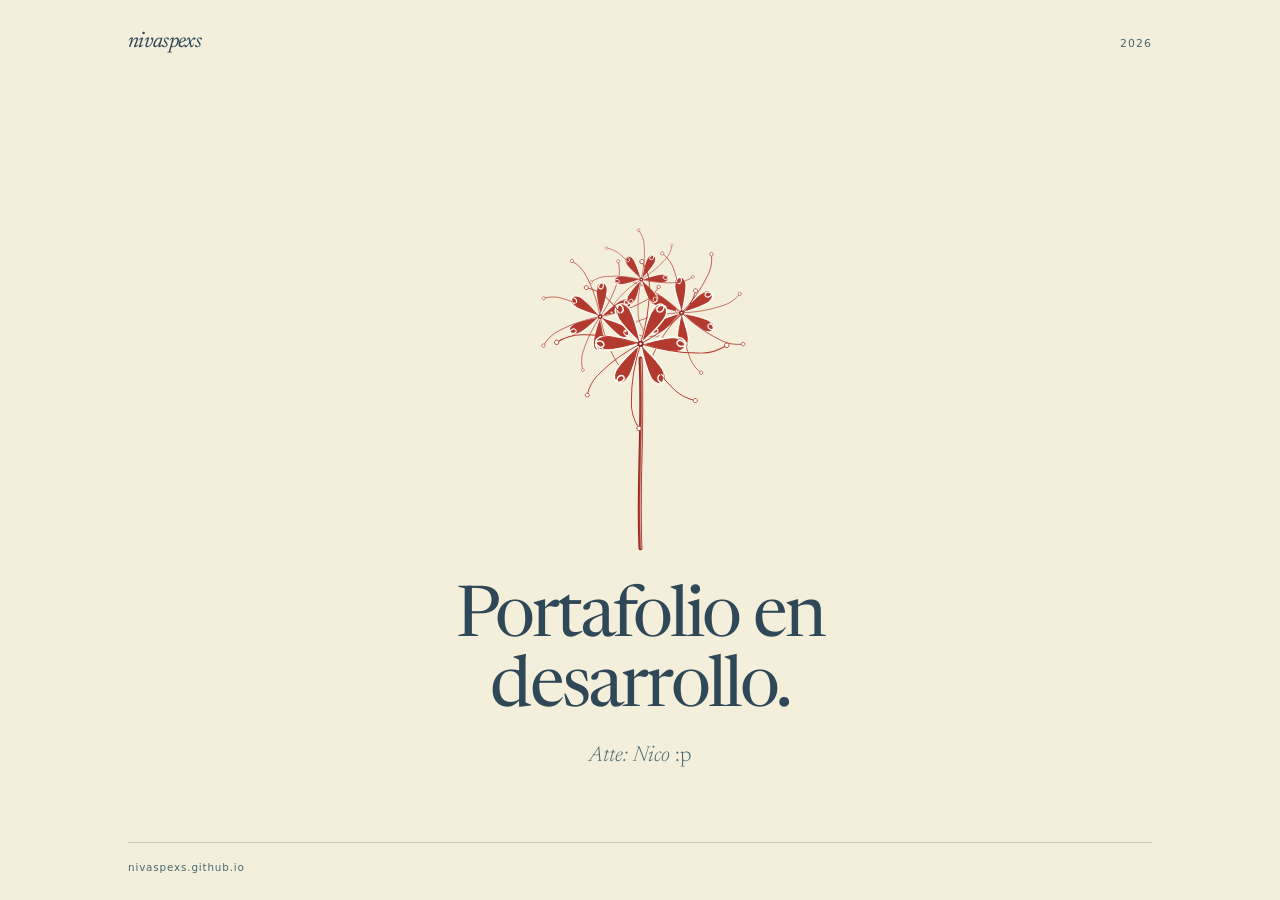
==== commit 7063d28d: "Portafolio en trabajo :p" ====
--- a/index.html
+++ b/index.html
@@ -1,61 +1,97 @@
 <!DOCTYPE html>
 <html lang="es">
-
 <head>
   <meta charset="UTF-8">
   <meta name="viewport" content="width=device-width, initial-scale=1.0">
-  <title>Quiz Recordatorio N°1</title>
 
-  <link rel="stylesheet" href="https://stackpath.bootstrapcdn.com/bootstrap/4.5.0/css/bootstrap.min.css"
-    integrity="sha384-9aIt2nRpC12Uk9gS9baDl411NQApFmC26EwAOH8WgZl5MYYxFfc+NcPb1dKGj7Sk" crossorigin="anonymous">
-  <link rel="stylesheet" href="Assets/style.css">
+  <title>Portafolio en desarrollo — Nico</title>
+  <meta name="description" content="Portafolio en desarrollo. Atte: Nico :p">
+  <meta name="author" content="Nico">
+  <meta name="theme-color" content="#f4efda">
+  <meta name="color-scheme" content="light">
+  <link rel="canonical" href="https://nivaspexs.github.io/">
 
-  <script defer src="https://code.jquery.com/jquery-3.5.1.slim.min.js"
-    integrity="sha384-DfXdz2htPH0lsSSs5nCTpuj/zy4C+OGpamoFVy38MVBnE+IbbVYUew+OrCXaRkfj"
-    crossorigin="anonymous"></script>
-  <script defer src="https://cdn.jsdelivr.net/npm/popper.js@1.16.0/dist/umd/popper.min.js"
-    integrity="sha384-Q6E9RHvbIyZFJoft+2mJbHaEWldlvI9IOYy5n3zV9zzTtmI3UksdQRVvoxMfooAo"
-    crossorigin="anonymous"></script>
-  <script defer src="https://stackpath.bootstrapcdn.com/bootstrap/4.5.0/js/bootstrap.min.js"
-    integrity="sha384-OgVRvuATP1z7JjHLkuOU7Xw704+h835Lr+6QL9UvYjZE3Ipu6Tp75j7Bh/kR0JKI"
-    crossorigin="anonymous"></script>
-  <script defer src="Assets/script.js"></script>
+  <meta property="og:type" content="website">
+  <meta property="og:locale" content="es_ES">
+  <meta property="og:title" content="Portafolio en desarrollo">
+  <meta property="og:description" content="Atte: Nico :p">
+  <meta property="og:url" content="https://nivaspexs.github.io/">
+  <meta name="twitter:card" content="summary">
 
+  <link rel="icon" href="static/favicon.svg" type="image/svg+xml">
+
+  <link rel="preconnect" href="https://fonts.googleapis.com">
+  <link rel="preconnect" href="https://fonts.gstatic.com" crossorigin>
+  <link href="https://fonts.googleapis.com/css2?family=Newsreader:ital,opsz,wght@0,6..72,300;0,6..72,400;0,6..72,500;1,6..72,300;1,6..72,400&amp;display=swap" rel="stylesheet">
+  <link rel="stylesheet" href="static/css/site.css">
 </head>
 
-<body>
+<body class="cover-page">
 
-  <header class='top-bar'>
-    <a href="#" class="top-left-bar" id="top-left-high-scores">Puntajes</a>
-    <span id='timer' class="top-right-bar">Contador</span>
-  </header>
+  <!-- El portafolio completo sigue en portafolio.html, sin enlace público. -->
+  <div class="cover">
 
-  <hr>
-
-  <main class="container">
-    <header class='row'>
-      <h1 class='col-md-12' id='quiz-title'>Quiz Recordatorio N°1</h1>
+    <header class="cover-top">
+      <p class="cover-wordmark">nivaspexs</p>
+      <p class="cover-year">2026</p>
     </header>
 
-    <section class="row name-input-row">
-      <div class="col-md-12">
-        <form id="name-input-form" method="POST">
-          <label for="name-text">Escribe tu nombre</label>
-          <input type="text" placeholder="Your name here" id="name-text">
-        </form>
-        <button type="submit" class="btn btn-success" id="submit-score">Publicar</button>
+    <main class="cover-main" id="contenido">
+
+      <div class="cover-art">
+        <svg viewBox="0 0 360 560" role="img" aria-labelledby="lycoris-title" focusable="false">
+          <title id="lycoris-title">Oshieteeeooooo</title>
+          <defs>
+            <g id="lyc-petal">
+              <path d="M0 0C-7-7-16-16-24-26C-30-33-34-41-32-47C-30-52-25-51-23-47C-21-43-24-39-27-40C-30-41-31-45-29-49C-26-54-19-52-14-45C-9-36-4-19 0 0Z" fill="#B23A2F" stroke="#FFFDF4" stroke-width="1.9" stroke-linejoin="round"/>
+              <path d="M0-2C-8-9-17-18-24-27C-29-33-31-39-30-44" fill="none" stroke="#FFFDF4" stroke-width="1.15" stroke-linecap="round" opacity=".9"/>
+            </g>
+            <g id="lyc-stamen">
+              <path d="M0 0C-2-24-7-48-16-70C-20-82-28-92-38-99" fill="none" stroke="#B23A2F" stroke-width="1.2" stroke-linecap="round"/>
+              <circle cx="-38" cy="-99" r="2.8" fill="#FFFDF4" stroke="#B23A2F" stroke-width="1"/>
+            </g>
+            <g id="lyc-bloom">
+              <use href="#lyc-petal"/>
+              <use href="#lyc-petal" transform="rotate(60)"/>
+              <use href="#lyc-petal" transform="rotate(120)"/>
+              <use href="#lyc-petal" transform="rotate(180)"/>
+              <use href="#lyc-petal" transform="rotate(240)"/>
+              <use href="#lyc-petal" transform="rotate(300)"/>
+              <use href="#lyc-stamen" transform="rotate(22)"/>
+              <use href="#lyc-stamen" transform="rotate(67) scale(.93)"/>
+              <use href="#lyc-stamen" transform="rotate(112) scale(1.05)"/>
+              <use href="#lyc-stamen" transform="rotate(157) scale(.96)"/>
+              <use href="#lyc-stamen" transform="rotate(202) scale(1.03)"/>
+              <use href="#lyc-stamen" transform="rotate(247) scale(.9)"/>
+              <use href="#lyc-stamen" transform="rotate(292) scale(1.02)"/>
+              <use href="#lyc-stamen" transform="rotate(337) scale(.95)"/>
+              <circle r="4" fill="#8F241D"/>
+              <circle r="1.6" fill="#FFFDF4"/>
+            </g>
+          </defs>
+
+          <path d="M180 545C176 470 184 386 180 300" fill="none" stroke="#8F241D" stroke-width="5" stroke-linecap="round"/>
+          <path d="M180 545C176 470 184 386 180 300" fill="none" stroke="#B23A2F" stroke-width="2.6" stroke-linecap="round"/>
+          <path d="M181 545C177 470 185 386 181 300" fill="none" stroke="#FFFDF4" stroke-width=".9" stroke-linecap="round" opacity=".8"/>
+
+          <use href="#lyc-bloom" transform="translate(128 246) rotate(-28) scale(.76)"/>
+          <use href="#lyc-bloom" transform="translate(233 241) rotate(26) scale(.8)"/>
+          <use href="#lyc-bloom" transform="translate(181 198) rotate(-4) scale(.6)"/>
+          <use href="#lyc-bloom" transform="translate(180 281) rotate(0) scale(1)"/>
+        </svg>
       </div>
-    </section>
 
-    <section class='container' id='quiz'></section>
+      <div class="cover-text">
+        <h1 class="cover-title">Portafolio en desarrollo. <span class="cover-signature">Atte: Nico <span class="cover-face">:p</span></span></h1>
+      </div>
 
-    <button type="button" class="btn btn-primary" id='start'>Inicia</button>
-    <button type="button" class="btn btn-info" id='high-scores-btn'>Puntajes</button>
+    </main>
 
-    <hr id='answer-bar'>
-    <p id="right-wrong"></p>
-  </main>
+    <footer class="cover-foot">
+      <p>nivaspexs.github.io</p>
+    </footer>
+
+  </div>
 
 </body>
-
 </html>
--- a/static/css/site.css
+++ b/static/css/site.css
@@ -0,0 +1,757 @@
+/* ============================================================
+   nivaspexs — portada y portafolio
+   Una columna, papel crema, serif y pocos elementos.
+   Paleta: #F4EFDA #C3CEB9 #94AC9F #6A8B87 #486971 #2F4858
+   Inspirado en la app n de Jorge Drexler.
+   ============================================================ */
+
+:root {
+  --paper: #f4efda;
+  --ink: #2f4858;
+  --ink-soft: #486971;
+  --muted: #486971;
+  --line: #c3ceb9;
+  --line-strong: #94ac9f;
+  --accent: #486971;
+  --accent-deep: #2f4858;
+  --sage: #6a8b87;
+
+  --serif: "Newsreader", Georgia, "Times New Roman", serif;
+  --sans: ui-sans-serif, system-ui, -apple-system, "Segoe UI", sans-serif;
+
+  --max: 52rem;
+  --pad: clamp(1.25rem, 4vw, 2.5rem);
+}
+
+*,
+*::before,
+*::after {
+  box-sizing: border-box;
+}
+
+html {
+  scroll-behavior: smooth;
+  scroll-padding-top: 1.5rem;
+  -webkit-text-size-adjust: 100%;
+}
+
+@media (prefers-reduced-motion: reduce) {
+  html { scroll-behavior: auto; }
+}
+
+body {
+  margin: 0;
+  background: var(--paper);
+  color: var(--ink);
+  font-family: var(--serif);
+  font-size: clamp(1.02rem, 0.98rem + 0.2vw, 1.125rem);
+  line-height: 1.65;
+  font-optical-sizing: auto;
+  -webkit-font-smoothing: antialiased;
+  text-rendering: optimizeLegibility;
+}
+
+::selection {
+  background: var(--ink);
+  color: var(--paper);
+}
+
+h1,
+h2,
+h3,
+p {
+  margin: 0;
+}
+
+ol,
+ul,
+dl,
+dd {
+  margin: 0;
+}
+
+ol,
+ul {
+  padding: 0;
+}
+
+a {
+  color: var(--accent-deep);
+  text-decoration-thickness: 0.06em;
+  text-underline-offset: 0.16em;
+}
+
+a:hover {
+  color: var(--ink);
+}
+
+:focus-visible {
+  outline: 2px solid var(--ink);
+  outline-offset: 4px;
+}
+
+.skip-link {
+  position: absolute;
+  top: -4rem;
+  left: 1rem;
+  z-index: 10;
+  padding: 0.65rem 0.9rem;
+  background: var(--ink);
+  color: var(--paper);
+  font-family: var(--sans);
+  font-size: 0.78rem;
+  text-decoration: none;
+}
+
+.skip-link:focus {
+  top: 1rem;
+}
+
+.page {
+  width: min(100% - 2 * var(--pad), var(--max));
+  margin-inline: auto;
+}
+
+/* ── Cabecera ─────────────────────────────────────────────── */
+
+.site-header {
+  display: flex;
+  justify-content: space-between;
+  align-items: baseline;
+  gap: 1.5rem;
+  padding: 1.7rem 0;
+  border-bottom: 1px solid var(--line);
+}
+
+.wordmark {
+  color: var(--ink);
+  font-size: 1.55rem;
+  font-style: italic;
+  letter-spacing: -0.03em;
+  line-height: 1;
+  text-decoration: none;
+}
+
+.wordmark:hover {
+  color: var(--accent);
+}
+
+.site-nav {
+  display: flex;
+  flex-wrap: wrap;
+  gap: 0.35rem 1.5rem;
+  font-family: var(--sans);
+  font-size: 0.72rem;
+  letter-spacing: 0.08em;
+}
+
+.site-nav a {
+  padding-bottom: 0.15rem;
+  border-bottom: 1px solid transparent;
+  color: var(--muted);
+  text-decoration: none;
+}
+
+.site-nav a:hover {
+  border-bottom-color: var(--sage);
+  color: var(--ink);
+}
+
+/* ── Inicio ───────────────────────────────────────────────── */
+
+.hero {
+  padding: clamp(3.2rem, 8vw, 6rem) 0 clamp(3.8rem, 8vw, 6rem);
+}
+
+.hero-mark {
+  display: block;
+  width: clamp(7.5rem, 18vw, 11rem);
+  height: auto;
+  margin-bottom: clamp(2.2rem, 5vw, 3.3rem);
+  color: var(--sage);
+}
+
+.eyebrow {
+  margin-bottom: 1rem;
+  color: var(--muted);
+  font-family: var(--sans);
+  font-size: 0.72rem;
+  font-weight: 500;
+  letter-spacing: 0.12em;
+  text-transform: uppercase;
+}
+
+h1 {
+  max-width: 18ch;
+  font-size: clamp(2.9rem, 8.5vw, 5.3rem);
+  font-weight: 400;
+  letter-spacing: -0.035em;
+  line-height: 1.02;
+}
+
+.lede {
+  max-width: 44ch;
+  margin-top: 1.8rem;
+  color: var(--ink-soft);
+  font-size: clamp(1.08rem, 1rem + 0.3vw, 1.28rem);
+  line-height: 1.55;
+}
+
+.hero-links {
+  display: flex;
+  flex-wrap: wrap;
+  align-items: baseline;
+  gap: 0.45rem 1rem;
+  margin-top: 2.1rem;
+  font-family: var(--sans);
+  font-size: 0.74rem;
+  letter-spacing: 0.06em;
+}
+
+.hero-links a {
+  padding-bottom: 0.1rem;
+  border-bottom: 1px solid var(--accent);
+  color: var(--ink);
+  text-decoration: none;
+}
+
+.hero-links a:hover {
+  color: var(--accent-deep);
+}
+
+.sep {
+  color: var(--line-strong);
+}
+
+/* ── Placeholders ─────────────────────────────────────────── */
+
+.ph {
+  border-bottom: 1px dotted var(--line-strong);
+  color: var(--muted);
+  font-style: italic;
+}
+
+h1 .ph {
+  border-bottom: 0;
+  color: var(--ink-soft);
+  white-space: nowrap;
+}
+
+.pending {
+  color: var(--muted);
+  font-style: italic;
+}
+
+/* ── Secciones ────────────────────────────────────────────── */
+
+.section {
+  padding: clamp(3rem, 6.5vw, 5.2rem) 0;
+  border-top: 1px solid var(--line);
+}
+
+.section-head {
+  display: flex;
+  align-items: baseline;
+  gap: 1.1rem;
+  margin-bottom: 2.1rem;
+}
+
+.section-num {
+  color: var(--muted);
+  font-family: var(--sans);
+  font-size: 0.68rem;
+  letter-spacing: 0.1em;
+}
+
+h2 {
+  font-size: clamp(1.75rem, 3.4vw, 2.4rem);
+  font-weight: 400;
+  letter-spacing: -0.02em;
+  line-height: 1.1;
+}
+
+.section-intro {
+  max-width: 48ch;
+  margin-bottom: 2.1rem;
+  color: var(--ink-soft);
+}
+
+/* ── Proyectos ────────────────────────────────────────────── */
+
+.project-list {
+  list-style: none;
+}
+
+.project {
+  display: grid;
+  grid-template-columns: 7.5rem minmax(0, 1fr);
+  gap: 1.6rem;
+  padding: 1.9rem 0;
+  border-top: 1px solid var(--line);
+}
+
+.project:last-child {
+  border-bottom: 1px solid var(--line);
+}
+
+.project-meta {
+  display: flex;
+  flex-direction: column;
+  gap: 0.3rem;
+  padding-top: 0.35rem;
+  color: var(--muted);
+  font-family: var(--sans);
+  font-size: 0.68rem;
+  letter-spacing: 0.08em;
+}
+
+.project-num {
+  color: var(--ink-soft);
+}
+
+.project-cat {
+  display: inline-flex;
+  align-items: center;
+  gap: 0.45rem;
+  color: var(--accent);
+  letter-spacing: 0.04em;
+}
+
+.project-cat::before {
+  content: "";
+  flex: none;
+  width: 0.42rem;
+  height: 0.42rem;
+  border-radius: 50%;
+  background: currentColor;
+}
+
+.project-cat--iot::before {
+  background: var(--ink);
+}
+
+.project-cat--electronica::before {
+  background: var(--accent);
+}
+
+.project-cat--software::before {
+  background: var(--sage);
+}
+
+.project h3 {
+  margin-bottom: 0.45rem;
+  font-size: clamp(1.3rem, 2.4vw, 1.55rem);
+  font-weight: 400;
+  letter-spacing: -0.01em;
+  line-height: 1.25;
+}
+
+.project-body > p:not(.project-tech):not(.project-links) {
+  max-width: 54ch;
+  color: var(--ink-soft);
+}
+
+.project-tech {
+  margin-top: 0.65rem;
+  color: var(--muted);
+  font-family: var(--sans);
+  font-size: 0.68rem;
+  letter-spacing: 0.06em;
+}
+
+.project-links {
+  display: flex;
+  gap: 1.1rem;
+  margin-top: 0.8rem;
+  font-family: var(--sans);
+  font-size: 0.7rem;
+  letter-spacing: 0.05em;
+}
+
+/* ── Sobre mí ─────────────────────────────────────────────── */
+
+.prose {
+  max-width: 60ch;
+}
+
+.prose p + p {
+  margin-top: 1em;
+}
+
+.facts {
+  max-width: 44rem;
+  margin-top: 2.5rem;
+}
+
+.facts div {
+  display: grid;
+  grid-template-columns: 8.5rem minmax(0, 1fr);
+  gap: 1rem;
+  padding: 0.85rem 0;
+  border-top: 1px solid var(--line);
+}
+
+.facts div:last-child {
+  border-bottom: 1px solid var(--line);
+}
+
+.facts dt {
+  color: var(--muted);
+  font-family: var(--sans);
+  font-size: 0.68rem;
+  letter-spacing: 0.08em;
+  text-transform: uppercase;
+}
+
+.facts dd {
+  color: var(--ink-soft);
+}
+
+/* ── Notas ────────────────────────────────────────────────── */
+
+.notes {
+  border-top: 1px solid var(--line);
+}
+
+.note {
+  border-bottom: 1px solid var(--line);
+}
+
+.note summary {
+  display: grid;
+  grid-template-columns: 7rem minmax(0, 1fr) 1rem;
+  gap: 1rem;
+  align-items: baseline;
+  padding: 1.1rem 0;
+  cursor: pointer;
+  list-style: none;
+}
+
+.note summary::-webkit-details-marker {
+  display: none;
+}
+
+.note summary::marker {
+  content: "";
+}
+
+.note summary:hover .note-title {
+  color: var(--accent-deep);
+}
+
+.note time {
+  color: var(--muted);
+  font-family: var(--sans);
+  font-size: 0.68rem;
+  letter-spacing: 0.06em;
+}
+
+.note-title {
+  font-size: 1.1rem;
+  line-height: 1.3;
+}
+
+.note-toggle {
+  justify-self: end;
+  color: var(--muted);
+  font-family: var(--sans);
+  font-size: 1.05rem;
+  line-height: 1;
+  transition: transform 0.15s ease;
+}
+
+.note[open] .note-toggle {
+  transform: rotate(45deg);
+}
+
+.note-body {
+  max-width: 56ch;
+  padding: 0 0 1.5rem 8rem;
+  color: var(--ink-soft);
+}
+
+@media (prefers-reduced-motion: reduce) {
+  .note-toggle { transition: none; }
+}
+
+/* ── Contacto ─────────────────────────────────────────────── */
+
+.contact-lede {
+  margin-bottom: 1rem;
+  font-size: clamp(1.9rem, 4vw, 2.8rem);
+  font-weight: 400;
+  letter-spacing: -0.025em;
+  line-height: 1.1;
+}
+
+.contact-prose {
+  max-width: 48ch;
+  color: var(--ink-soft);
+}
+
+.contact-links {
+  display: flex;
+  flex-wrap: wrap;
+  gap: 0.7rem 1.8rem;
+  margin-top: 2rem;
+  list-style: none;
+  font-family: var(--sans);
+  font-size: 0.72rem;
+  letter-spacing: 0.06em;
+}
+
+.contact-links a {
+  padding-bottom: 0.08rem;
+  border-bottom: 1px solid var(--accent);
+  color: var(--ink);
+  text-decoration: none;
+}
+
+.contact-links a:hover {
+  color: var(--accent-deep);
+}
+
+/* ── Pie ──────────────────────────────────────────────────── */
+
+.site-footer {
+  display: flex;
+  flex-wrap: wrap;
+  justify-content: space-between;
+  align-items: baseline;
+  gap: 1rem 2rem;
+  padding: 1.4rem 0 3rem;
+  border-top: 1px solid var(--line);
+  color: var(--muted);
+  font-family: var(--sans);
+  font-size: 0.65rem;
+  letter-spacing: 0.05em;
+}
+
+.site-footer a {
+  border-bottom: 1px solid var(--line-strong);
+  color: var(--muted);
+  text-decoration: none;
+}
+
+.site-footer a:hover {
+  color: var(--ink);
+}
+
+/* ── Portada ──────────────────────────────────────────────── */
+
+.cover {
+  width: min(100% - 2 * var(--pad), 64rem);
+  min-height: 100vh;
+  min-height: 100svh;
+  margin-inline: auto;
+  padding: clamp(1.2rem, 3.5vw, 2rem) 0 clamp(1rem, 2.5vw, 1.5rem);
+  display: grid;
+  grid-template-rows: auto 1fr auto;
+  gap: 1rem;
+}
+
+.cover-top {
+  display: flex;
+  justify-content: space-between;
+  align-items: baseline;
+  gap: 1rem;
+  color: var(--muted);
+  font-family: var(--sans);
+  font-size: 0.68rem;
+  letter-spacing: 0.1em;
+}
+
+.cover-wordmark {
+  color: var(--ink);
+  font-family: var(--serif);
+  font-size: 1.35rem;
+  font-style: italic;
+  letter-spacing: -0.03em;
+  line-height: 1;
+}
+
+.cover-year {
+  color: var(--ink-soft);
+}
+
+.cover-main {
+  display: flex;
+  flex-direction: column;
+  align-items: center;
+  justify-content: center;
+  gap: clamp(0.9rem, 2.8vh, 1.9rem);
+  padding: clamp(0.9rem, 3vh, 2rem) 0;
+  text-align: center;
+}
+
+/* La Lycoris es el único lugar del sitio donde aparecen blanco y rojo. */
+.cover-art {
+  width: min(17.5rem, 31vh, 62vw);
+}
+
+.cover-art svg {
+  display: block;
+  width: 100%;
+  height: auto;
+}
+
+.cover-title {
+  max-width: 13ch;
+  margin-inline: auto;
+  font-size: clamp(2.2rem, 7vw, 4.4rem);
+  font-weight: 400;
+  letter-spacing: -0.04em;
+  line-height: 0.99;
+  text-wrap: balance;
+}
+
+.cover-signature {
+  display: block;
+  margin-top: clamp(0.8rem, 2vh, 1.2rem);
+  color: var(--ink-soft);
+  font-size: clamp(1.05rem, 2vw, 1.35rem);
+  font-style: italic;
+  font-weight: 300;
+  letter-spacing: 0;
+  line-height: 1.25;
+  white-space: nowrap;
+}
+
+.cover-face {
+  font-style: normal;
+}
+
+.cover-foot {
+  padding-top: 1rem;
+  border-top: 1px solid var(--line);
+  color: var(--muted);
+  font-family: var(--sans);
+  font-size: 0.65rem;
+  letter-spacing: 0.08em;
+}
+
+/* ── Móvil ────────────────────────────────────────────────── */
+
+@media (max-width: 640px) {
+  .site-header {
+    flex-direction: column;
+    align-items: flex-start;
+    gap: 0.7rem;
+    padding: 1.4rem 0;
+  }
+
+  .site-nav {
+    gap: 0.3rem 1.1rem;
+  }
+
+  .hero {
+    padding-top: 2.8rem;
+  }
+
+  h1 {
+    max-width: 12ch;
+  }
+
+  .project {
+    grid-template-columns: 1fr;
+    gap: 0.65rem;
+    padding: 1.6rem 0;
+  }
+
+  .project-meta {
+    flex-direction: row;
+    flex-wrap: wrap;
+    align-items: center;
+    gap: 0.3rem 1rem;
+    padding-top: 0;
+  }
+
+  .facts div {
+    grid-template-columns: 1fr;
+    gap: 0.25rem;
+  }
+
+  .note summary {
+    grid-template-columns: minmax(0, 1fr) 1rem;
+    gap: 0.2rem 1rem;
+  }
+
+  .note time {
+    grid-column: 1;
+  }
+
+  .note-title {
+    grid-column: 1;
+    font-size: 1.05rem;
+  }
+
+  .note-toggle {
+    grid-column: 2;
+    grid-row: 1 / span 2;
+    align-self: center;
+  }
+
+  .note-body {
+    padding-left: 0;
+  }
+
+  .site-footer {
+    flex-direction: column;
+  }
+
+  .cover {
+    gap: 0.75rem;
+  }
+
+  .cover-main {
+    padding-block: 1rem;
+  }
+
+  .cover-foot {
+    font-size: 0.6rem;
+  }
+}
+
+/* ── Impresión ────────────────────────────────────────────── */
+
+@media print {
+  body {
+    background: #fff;
+    color: #000;
+    font-size: 11pt;
+  }
+
+  .page {
+    width: 100%;
+  }
+
+  .cover {
+    width: 100%;
+    min-height: auto;
+  }
+
+  .cover-main {
+    padding-block: 0;
+  }
+
+  .cover-art {
+    width: 10rem;
+  }
+
+  .skip-link,
+  .site-nav,
+  .hero-links,
+  .hero-mark,
+  .note-toggle,
+  .pending {
+    display: none;
+  }
+
+  .section {
+    break-inside: avoid;
+  }
+
+  .site-footer {
+    border-top: 0;
+  }
+}
